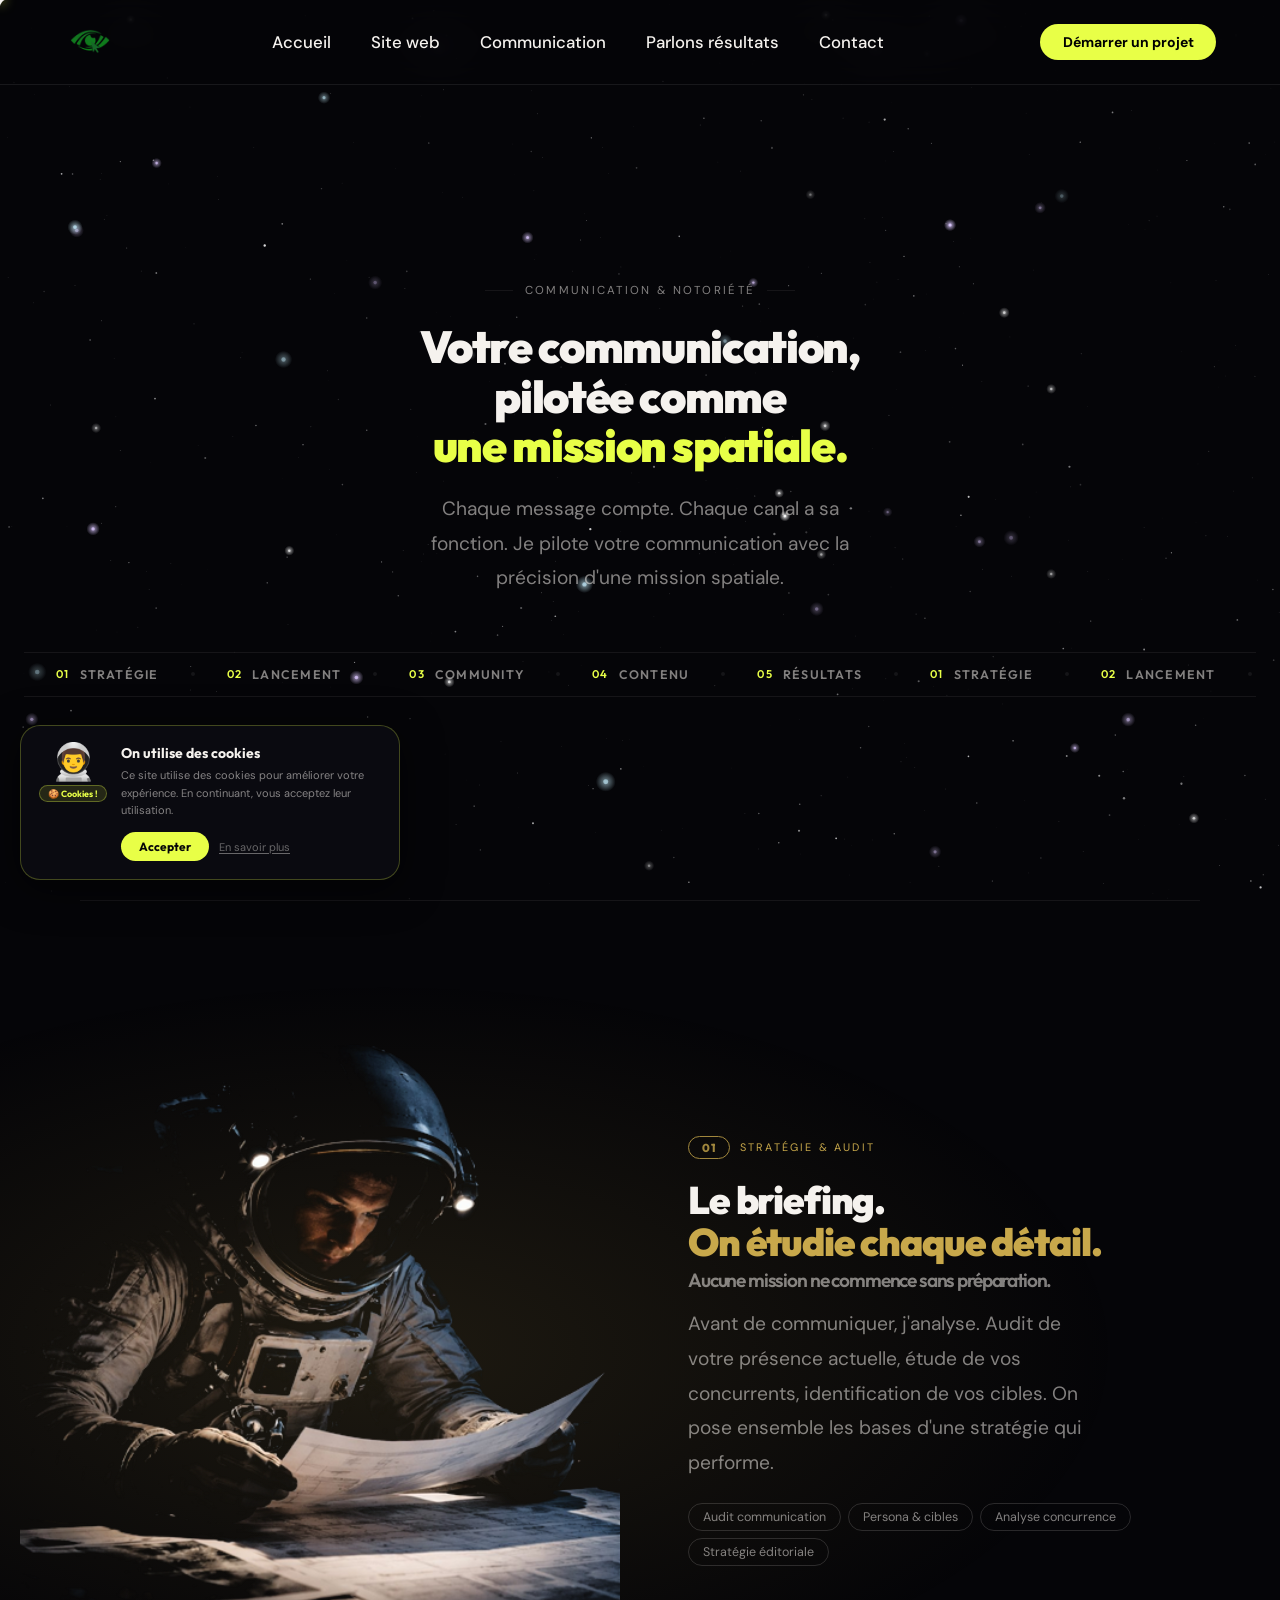
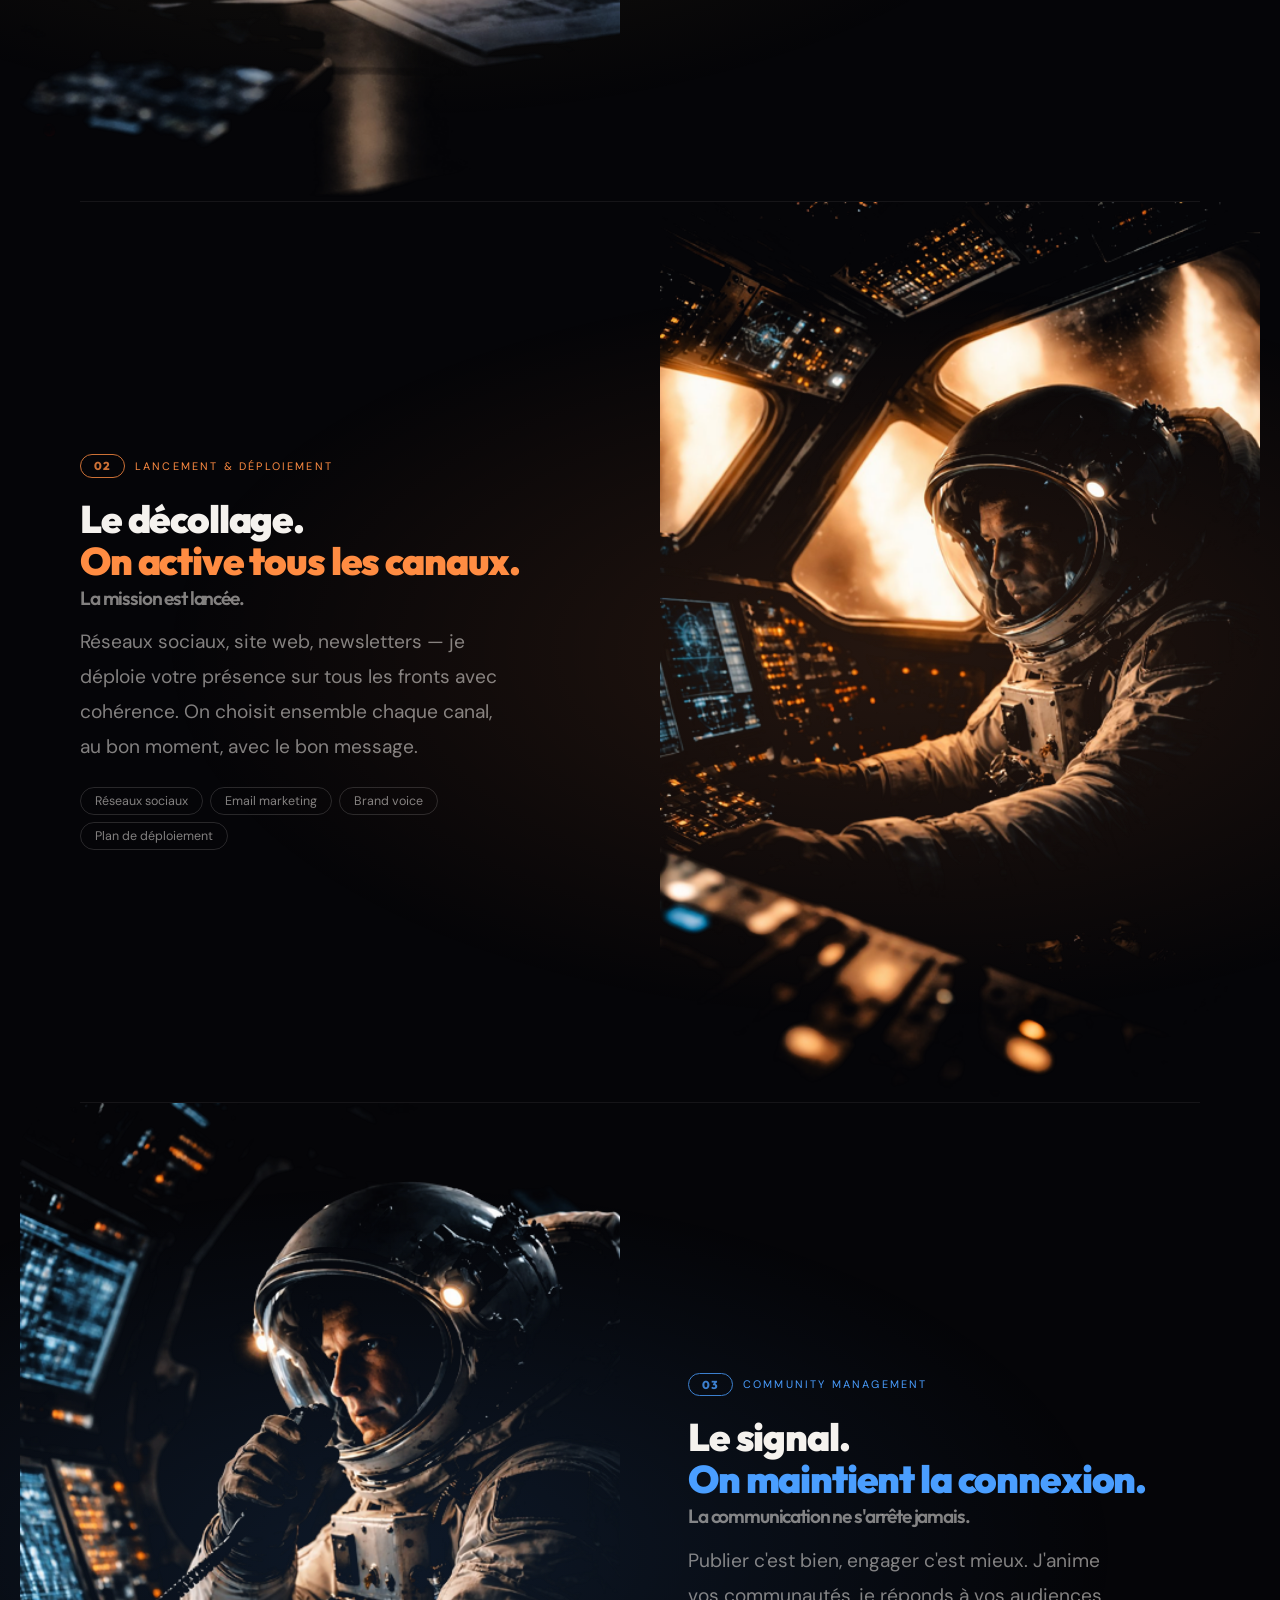
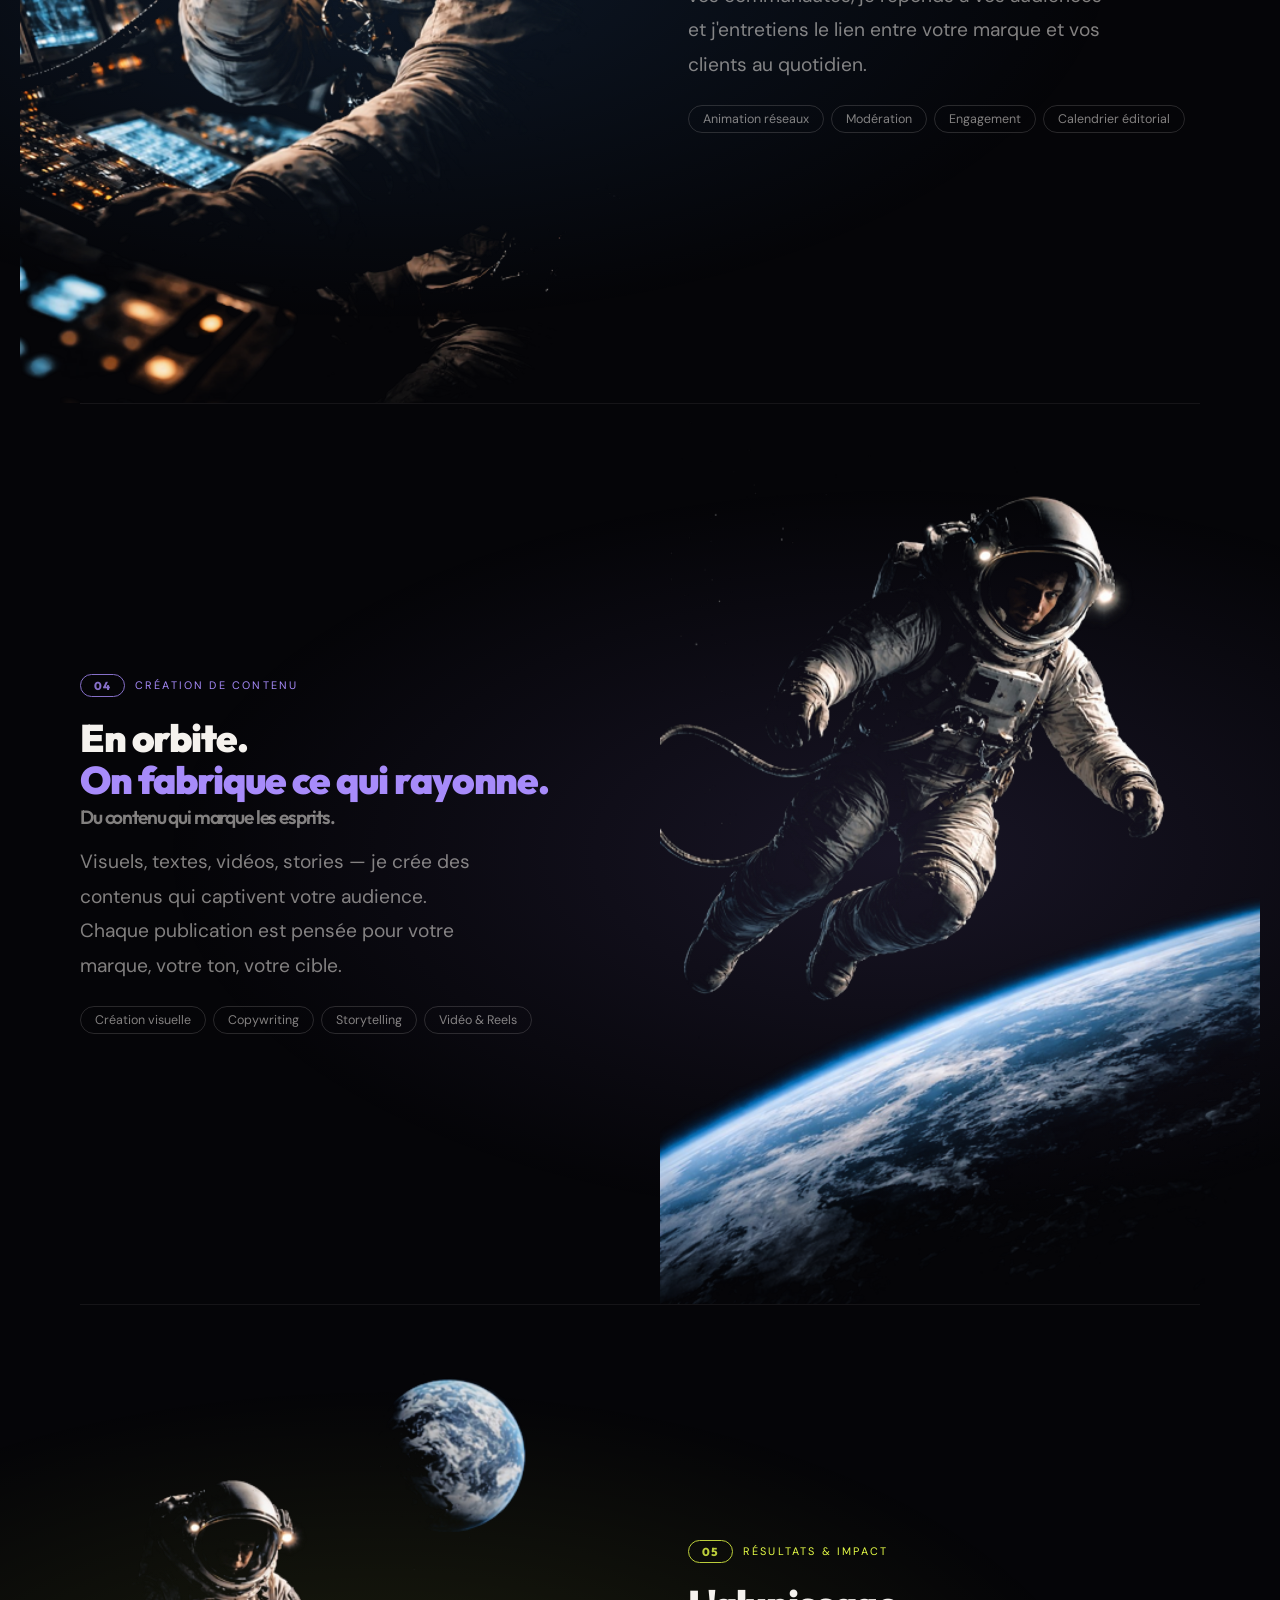
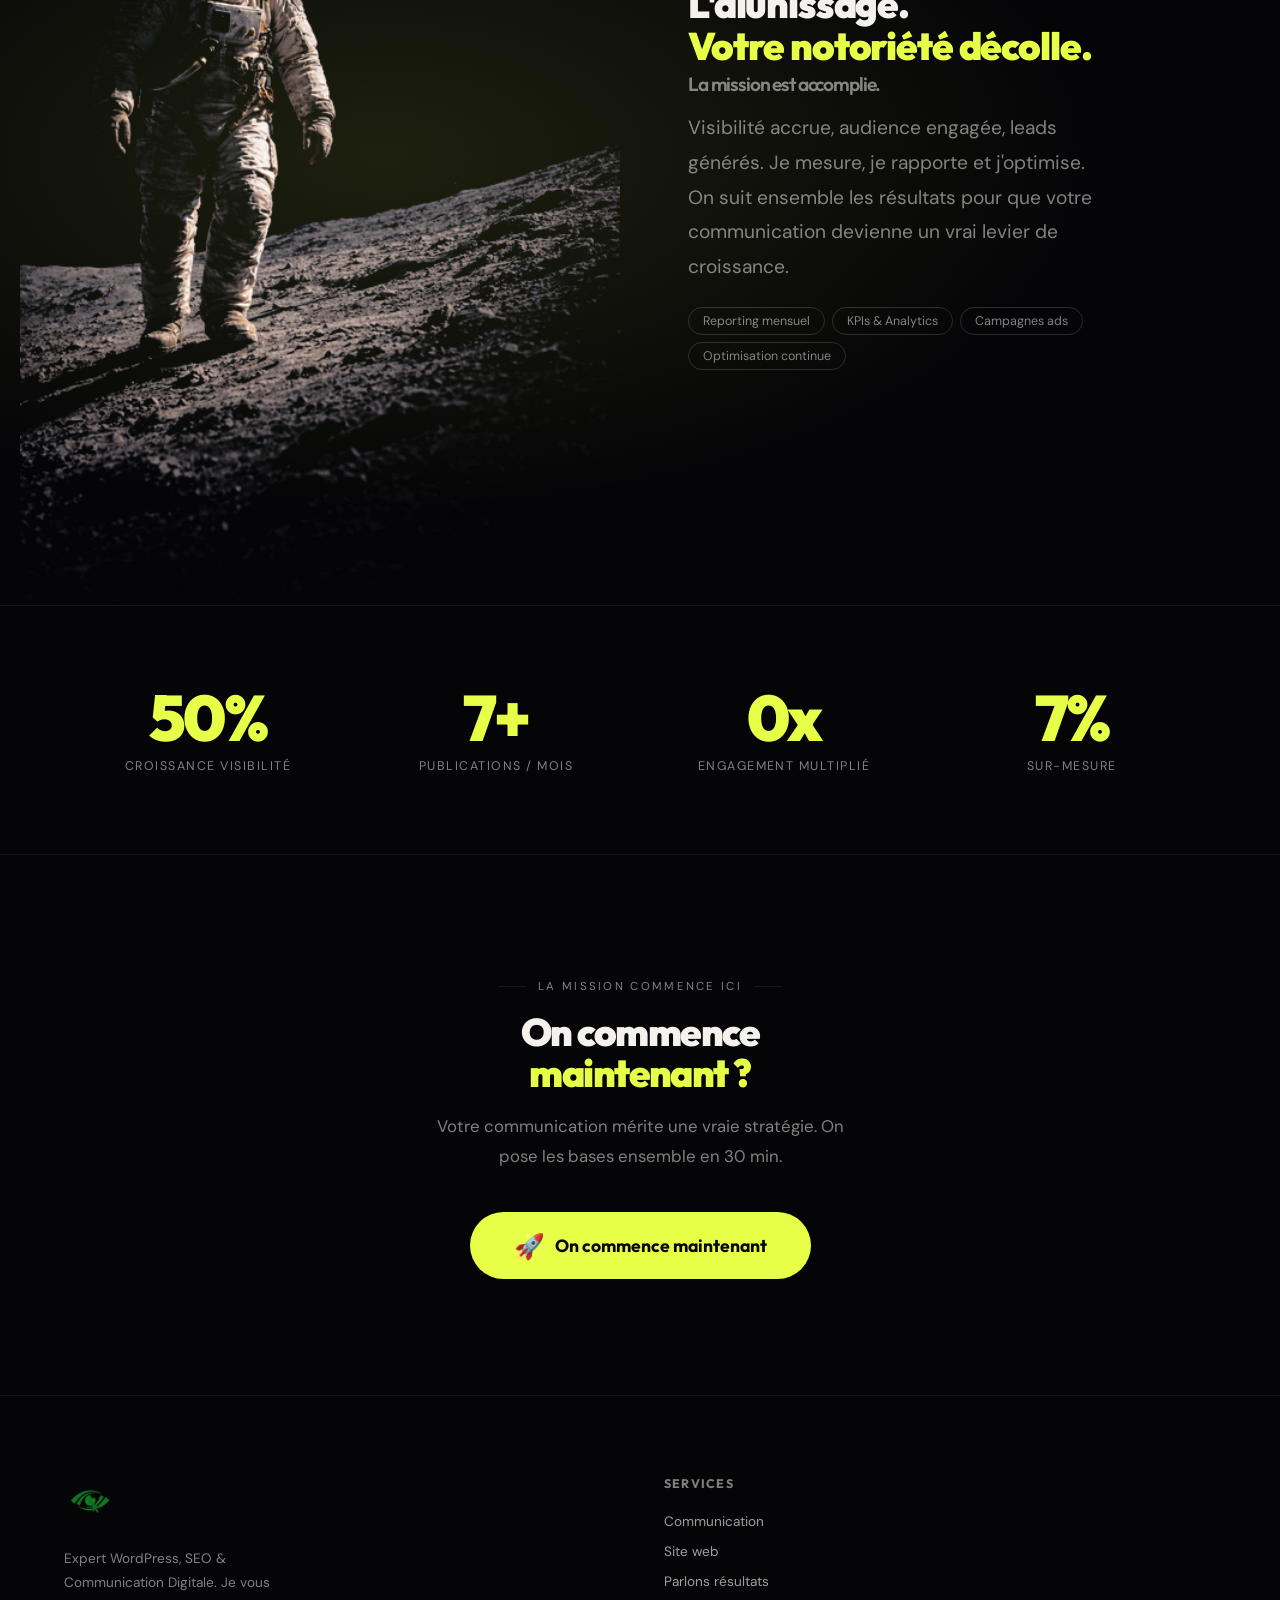
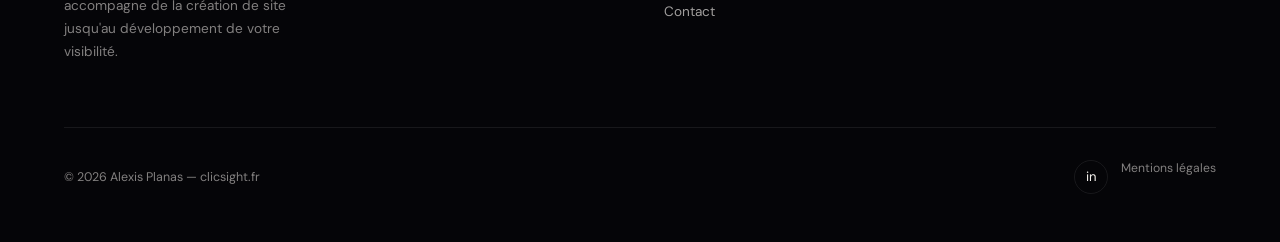
==== communication/index.html @ 014fc2a1 "feat: URLs propres sans extension html" ====
<!DOCTYPE html>
<html lang="fr">
<head>
  <meta charset="UTF-8">
  <meta http-equiv="X-UA-Compatible" content="IE=edge">
  <link rel="preconnect" href="https://fonts.googleapis.com">
  <link rel="preconnect" href="https://fonts.gstatic.com" crossorigin>
<meta name="viewport" content="width=device-width, initial-scale=1.0">
  <title>Communication — Clicsight</title>
  <link href="https://fonts.googleapis.com/css2?family=Outfit:wght@300;400;500;600;700;800&family=DM+Sans:wght@300;400;500&display=swap" rel="stylesheet">
  <style>
    :root{--bg:#050508;--white:#f5f2ee;--accent:#e8ff47;--text:#f5f2ee;--muted:rgba(245,242,238,0.52);--line:rgba(245,242,238,0.07);--border:rgba(255,255,255,.08);--glass:rgba(255,255,255,.04);}
    *,*::before,*::after{box-sizing:border-box;margin:0;padding:0;}
    html{}
    body{background:var(--bg);color:var(--text);font-family:'DM Sans',sans-serif;overflow-x:hidden;cursor:none;}
    #cur{
      position:fixed;pointer-events:none;z-index:9999;
      transform:translate(-50%,-50%);
      font-size:18px;line-height:1;
      transition:transform .15s, font-size .2s;
      user-select:none;
      filter:drop-shadow(0 0 6px rgba(232,255,71,.8));
    }
    #cur-r{display:none}
    #stars{position:fixed;inset:0;z-index:0;pointer-events:none;}

    /* NAV */
    nav{
      position:fixed;top:0;left:0;right:0;z-index:200;
      padding:1rem 4rem;
      display:flex;align-items:center;justify-content:space-between;
      backdrop-filter:blur(20px);
      background:rgba(5,5,8,.65);
      border-bottom:1px solid var(--border);
      transition:background .4s;
    }
    .nav-logo{
      font-family:'Outfit',sans-serif;font-weight:800;font-size:1.1rem;
      text-decoration:none;color:var(--white);letter-spacing:-.02em;
    }
    .nav-logo span{color:var(--accent)}
    .nav-links{display:flex;gap:2.5rem;list-style:none}
    .nav-links a{
      color:var(--white);text-decoration:none;
      font-size:.875rem;font-weight:500;
      transition:color .2s;
    }
    .nav-links a:hover{color:var(--white)}
    .nav-cta{
      background:var(--accent);color:#000;
      padding:.55rem 1.4rem;border-radius:100px;
      font-weight:700;font-size:.875rem;
      text-decoration:none;
      transition:transform .2s,box-shadow .2s;
    }
    .nav-cta:hover{transform:scale(1.04);box-shadow:0 0 28px rgba(232,255,71,.4)}
    #burger{
      display:none;
      background:none;border:none;
      color:var(--white);font-size:1.5rem;
      cursor:none;padding:.3rem;
      line-height:1;
    }
    #mobile-menu{
      display:none;
      position:fixed;top:0;left:0;right:0;bottom:0;
      background:rgba(5,5,8,.97);
      backdrop-filter:blur(20px);
      z-index:190;
      flex-direction:column;
      align-items:center;justify-content:center;
      gap:2rem;
    }
    #mobile-menu.open{display:flex}
    #mobile-menu a{
      font-family:'Outfit',sans-serif;
      font-size:1.8rem;font-weight:700;
      color:var(--white);text-decoration:none;
      letter-spacing:-.02em;
      transition:color .2s;
    }
    #mobile-menu a:hover{color:var(--accent)}
    #mobile-menu .close-btn{
      position:absolute;top:1.5rem;right:1.5rem;
      background:none;border:none;
      color:var(--white);font-size:1.8rem;
      cursor:none;
    }

    /* HERO */
    .hero{position:relative;z-index:1;min-height:100vh;display:flex;flex-direction:column;align-items:center;justify-content:center;text-align:center;padding:80px 24px 0;}
    .hero-ey{display:inline-flex;align-items:center;gap:12px;font-size:.72rem;letter-spacing:.2em;text-transform:uppercase;color:var(--muted);margin-bottom:24px;opacity:0;animation:up .7s .2s forwards;}
    .hero-ey i{display:block;width:28px;height:1px;background:var(--line);}
    .hero h1{font-family:'Outfit',sans-serif;font-size:clamp(1.9rem,4vw,2.8rem);font-weight:900;line-height:1.05;letter-spacing:-.04em;margin-bottom:22px;opacity:0;animation:up .7s .35s forwards;}
    .hero h1 em{font-style:normal;color:var(--accent);}
    .hero-sub{max-width:460px;font-size:.96rem;line-height:1.8;color:var(--muted);margin-bottom:56px;opacity:0;animation:up .7s .5s forwards;}

    /* TICKER */
    .ticker-wrap{position:relative;width:100%;overflow:hidden;border-top:1px solid var(--line);border-bottom:1px solid var(--line);padding:14px 0;opacity:0;animation:up .7s .65s forwards;}
    .ticker-track{display:flex;align-items:center;width:max-content;animation:ticker 45s linear infinite;}
    .ticker-item{display:flex;align-items:center;gap:10px;padding:0 32px;white-space:nowrap;font-family:'Outfit',sans-serif;font-size:.78rem;font-weight:600;letter-spacing:.1em;text-transform:uppercase;color:var(--muted);}
    .ticker-item .tn{color:var(--accent);font-size:.7rem;}
    .ticker-dot{width:4px;height:4px;border-radius:50%;background:var(--line);flex-shrink:0;}
    @keyframes ticker{0%{transform:translateX(0);}100%{transform:translateX(-50%);}}

    /* PHASES */
    .ph1{--c:#c8a84b;--g:rgba(200,168,75,.13);}
    .ph2{--c:#ff8c42;--g:rgba(255,140,66,.13);}
    .ph3{--c:#4a9eff;--g:rgba(74,158,255,.13);}
    .ph4{--c:#a78bfa;--g:rgba(167,139,250,.12);}
    .ph5{--c:#e8ff47;--g:rgba(232,255,71,.11);}

    .phase{position:relative;z-index:1;min-height:100vh;display:grid;grid-template-columns:1fr 1fr;align-items:center;}
    .phase::before{content:'';position:absolute;inset:0;pointer-events:none;z-index:0;background:radial-gradient(ellipse at 70% 50%,var(--g) 0%,transparent 58%);}
    .phase:nth-of-type(even)::before{background:radial-gradient(ellipse at 30% 50%,var(--g) 0%,transparent 58%);}

    .ph-txt{position:relative;z-index:2;padding:80px 48px 80px 80px;}
    .phase:nth-of-type(even) .ph-txt{order:2;padding:80px 80px 80px 48px;}

    .ph-badge{display:inline-flex;align-items:center;gap:10px;margin-bottom:20px;opacity:0;transform:translateY(20px);transition:opacity .6s,transform .6s;}
    .ph-badge .n{font-family:'Outfit',sans-serif;font-size:.72rem;font-weight:800;letter-spacing:.1em;color:var(--c);border:1px solid var(--c);border-radius:100px;padding:.2rem .8rem;opacity:.8;}
    .ph-badge .cat{font-size:.68rem;letter-spacing:.2em;text-transform:uppercase;color:var(--c);}
    .ph-h2{font-family:'Outfit',sans-serif;font-size:clamp(2rem,3.5vw,3.5rem);font-weight:900;line-height:1;letter-spacing:-.035em;margin-bottom:16px;opacity:0;transform:translateY(20px);transition:opacity .6s .08s,transform .6s .08s;}
    .ph-h2 .l1{display:block;color:var(--text);}
    .ph-h2 .l2{display:block;color:var(--c);}
    .ph-h2 .l3{display:block;font-size:.5em;font-weight:600;color:var(--muted);margin-top:6px;}
    .ph-p{font-size:.93rem;line-height:1.82;color:var(--muted);max-width:420px;margin-bottom:22px;opacity:0;transform:translateY(20px);transition:opacity .6s .16s,transform .6s .16s;}
    .ph-tags{display:flex;flex-wrap:wrap;gap:7px;opacity:0;transform:translateY(20px);transition:opacity .6s .24s,transform .6s .24s;}
    .ph-tag{padding:5px 14px;border-radius:100px;border:1px solid rgba(245,242,238,.15);color:var(--muted);font-size:.75rem;}

    .phase.vis .ph-badge,.phase.vis .ph-h2,.phase.vis .ph-p,.phase.vis .ph-tags{opacity:1;transform:none;}

    .ph-img{position:relative;z-index:2;display:flex;align-items:center;justify-content:center;overflow:visible;opacity:0;transform:translateX(40px);transition:opacity 1s .1s,transform 1s .1s;}
    .phase:nth-of-type(even) .ph-img{order:1;transform:translateX(-40px);}
    .phase.vis .ph-img{opacity:1;transform:none;}
    .ph-img img{width:110%;max-width:600px;height:auto;display:block;filter:none;}
    .phase.vis .ph-img img{animation:imgPulse 4s ease-in-out infinite;}
    .ph1.vis .ph-img img{animation-delay:0s;}
    .ph2.vis .ph-img img{animation-delay:.8s;}
    .ph3.vis .ph-img img{animation-delay:1.6s;}
    .ph4.vis .ph-img img{animation-delay:.4s;}
    .ph5.vis .ph-img img{animation-delay:1.2s;}
    @keyframes imgPulse{0%,100%{filter:drop-shadow(0 0 20px rgba(255,255,255,.08));transform:scale(1);}50%{filter:drop-shadow(0 0 60px rgba(255,255,255,.18));transform:scale(1.03);}}

    hr.div{position:relative;z-index:1;border:none;border-top:1px solid var(--line);margin:0 80px;}

    /* FINALE */
    .finale{position:relative;z-index:1;min-height:60vh;display:flex;flex-direction:column;align-items:center;justify-content:center;text-align:center;padding:60px 24px;}
    .fn-content{position:relative;z-index:2;opacity:0;transform:translateY(24px);transition:opacity .8s,transform .8s;}
    .fn-content.show{opacity:1;transform:none;}
    .fn-ey{font-size:.72rem;letter-spacing:.2em;text-transform:uppercase;color:var(--muted);margin-bottom:18px;display:inline-flex;align-items:center;gap:12px;}
    .fn-ey i{display:block;width:28px;height:1px;background:var(--line);}
    .fn-h2{font-family:'Outfit',sans-serif;font-size:clamp(1.8rem,3vw,2.4rem);font-weight:900;line-height:1.05;letter-spacing:-.04em;margin-bottom:18px;}
    .fn-h2 span{color:var(--accent);}
    .fn-sub{max-width:420px;margin:0 auto 40px;font-size:.95rem;line-height:1.8;color:var(--muted);}
    .fn-btn{display:inline-flex;align-items:center;gap:10px;background:var(--accent);color:#050508;font-family:'Outfit',sans-serif;font-weight:700;font-size:1rem;padding:16px 36px;border-radius:100px;border:none;cursor:none;transition:transform .2s,box-shadow .2s;position:relative;overflow:visible;}
    .fn-btn:hover{transform:translateY(-3px);box-shadow:0 10px 40px rgba(232,255,71,.4);}
    .fn-btn .rocket{display:inline-block;font-size:1.4em;transition:none;}
    .fn-btn.launch .rocket{animation:rocketFly 1.8s cubic-bezier(.4,0,.6,1) forwards;}
    @keyframes rocketFly{0%{transform:translate(0,0) rotate(0deg) scale(1);opacity:1;}15%{transform:translate(10px,-20px) rotate(15deg) scale(1.2);opacity:1;}100%{transform:translate(110vw,-80px) rotate(20deg) scale(1.8);opacity:0;}}
    .fn-btn .rocket{position:relative;z-index:9998;}
    .fn-btn .btn-txt{transition:opacity .3s .1s;}
    .fn-btn.launch .btn-txt{opacity:.7;}
    .particle{position:fixed;pointer-events:none;z-index:9998;font-size:1rem;animation:particleFly 1s ease-out forwards;}
    @keyframes particleFly{0%{opacity:1;transform:translate(0,0) scale(1);}100%{opacity:0;transform:translate(var(--tx),var(--ty)) scale(0);}}

    /* FOOTER */
    footer{position:relative;z-index:1;border-top:1px solid var(--border);padding:5rem 0 3rem}
    .container{max-width:1280px;margin:0 auto;padding:0 4rem}
    .footer-grid{display:grid;grid-template-columns:2fr 1fr 1fr 1fr;gap:4rem}
    .footer-logo{font-family:'Outfit',sans-serif;font-weight:800;font-size:1.2rem;letter-spacing:-.02em}
    .footer-logo span{color:var(--accent)}
    .footer-brand p{margin-top:.9rem;font-size:.85rem;color:var(--muted);line-height:1.7;max-width:260px}
    .footer-col h4{
      font-family:'Outfit',sans-serif;font-weight:700;font-size:.78rem;
      letter-spacing:.1em;text-transform:uppercase;
      color:var(--muted);margin-bottom:1.2rem;
    }
    .footer-col ul{list-style:none}
    .footer-col li{margin-bottom:.55rem}
    .footer-col a{color:var(--white);text-decoration:none;font-size:.85rem;opacity:.65;transition:opacity .2s,color .2s}
    .footer-col a:hover{opacity:1;color:var(--accent)}
    .footer-bottom{
      margin-top:4rem;padding-top:2rem;
      border-top:1px solid var(--border);
      display:flex;justify-content:space-between;align-items:center;
      font-size:.78rem;color:var(--muted);
    }
    .socials{display:flex;gap:.8rem}
    .social{
      width:34px;height:34px;border:1px solid var(--border);
      border-radius:50%;display:flex;align-items:center;justify-content:center;
      font-size:.82rem;color:var(--white);text-decoration:none;
      transition:border-color .2s,background .2s,color .2s;
    }
    .social:hover{border-color:var(--accent);background:rgba(232,255,71,.1);color:var(--accent)}


    .radio-wrap{position:relative;overflow:hidden;}
    .radio-waves{position:absolute;inset:0;pointer-events:none;overflow:hidden;}
    .wave{position:absolute;top:50%;left:50%;transform:translate(-50%,-50%);border-radius:50%;border:1.5px solid rgba(74,158,255,.3);animation:waveExpand 3s ease-out infinite;}
    .wave:nth-child(1){animation-delay:0s;}
    .wave:nth-child(2){animation-delay:1s;}
    .wave:nth-child(3){animation-delay:2s;}
    @keyframes waveExpand{0%{width:10%;height:10%;opacity:.8;}100%{width:150%;height:150%;opacity:0;}}
    .metrics{position:relative;z-index:1;padding:80px 80px;display:grid;grid-template-columns:repeat(4,1fr);gap:32px;border-top:1px solid var(--line);border-bottom:1px solid var(--line);}
    .metric{text-align:center;opacity:0;transform:translateY(20px);transition:opacity .6s,transform .6s;}
    .metric.vis{opacity:1;transform:none;}
    .metric:nth-child(2){transition-delay:.1s;}
    .metric:nth-child(3){transition-delay:.2s;}
    .metric:nth-child(4){transition-delay:.3s;}
    .metric-num{font-family:'Outfit',sans-serif;font-size:clamp(2.5rem,5vw,4rem);font-weight:900;color:var(--accent);letter-spacing:-.04em;line-height:1;}
    .metric-label{font-size:.78rem;color:var(--muted);text-transform:uppercase;letter-spacing:.12em;margin-top:8px;}
    @keyframes up{from{opacity:0;transform:translateY(16px);}to{opacity:1;transform:none;}}
    @keyframes blink{0%,100%{opacity:.3}50%{opacity:1}}

    /* MOBILE */
    @media(max-width:768px){
      nav{padding:.9rem 1.5rem}
      .nav-links,.nav-cta{display:none!important}
      #burger{display:flex;align-items:center;justify-content:center;}
      .ticker-item{padding:0 20px;font-size:.72rem;}
      .phase{grid-template-columns:1fr;min-height:auto;}
      .ph-txt{order:1 !important;padding:48px 20px 0 !important;}
      .phase:nth-of-type(even) .ph-txt{order:1 !important;padding:48px 20px 0 !important;}
      .ph-img{order:2 !important;padding:16px 20px 40px;transform:none !important;}
      .phase:nth-of-type(even) .ph-img{order:2 !important;transform:none !important;}
      .ph-img img{width:100%;max-width:100%;}
      hr.div{margin:0 20px;}
      .metrics{grid-template-columns:repeat(2,1fr);padding:48px 20px;}
      .hero{min-height:auto!important;padding-top:100px!important;padding-bottom:2rem!important;}
      footer{padding:3rem 1.5rem 2rem}
      .footer-grid{grid-template-columns:1fr;gap:1.5rem}
      .container{padding:0 1.5rem}
      .footer-bottom{flex-direction:column;gap:.5rem;text-align:center;}
    }
  </style>
</head>
<body>
<div id="cur">✦</div>
<canvas id="stars"></canvas>

<nav id="nav">
  <a class="nav-logo" href="/"><img src="[data-uri]" alt="Clicsight" style="height:52px;width:auto;vertical-align:middle;filter:brightness(1.1)" loading="lazy"></a>
  <ul class="nav-links">
    <li><a href="/">Accueil</a></li>
    <li><a href="/services">Site web</a></li>
    <li><a href="/communication">Communication</a></li>
    <li><a href="/resultats">Parlons résultats</a></li>
    <li><a href="/contact">Contact</a></li>
  </ul>
  <a class="nav-cta" href="/contact">Démarrer un projet</a>
  <!-- Burger mobile -->
  <button id="burger" onclick="toggleMenu()">☰</button>
</nav>
<div id="mobile-menu">
  <button class="close-btn" onclick="toggleMenu()">✕</button>
  <a href="/" onclick="toggleMenu()">Accueil</a>
  <a href="/services" onclick="toggleMenu()">Site web</a>
  <a href="/communication" onclick="toggleMenu()">Communication</a>
  <a href="/resultats" onclick="toggleMenu()">Parlons résultats</a>
  <a href="/contact" onclick="toggleMenu()">Contact</a>
  <a href="/contact" style="color:var(--accent)">Démarrer un projet →</a>
</div>

<!-- HERO -->
<section class="hero">
  <p class="hero-ey"><i></i>Communication & Notoriété<i></i></p>
  <h1>Votre communication,<br>pilotée comme<br><em>une mission spatiale.</em></h1>
  <p class="hero-sub">Chaque message compte. Chaque canal a sa fonction. Je pilote votre communication avec la précision d'une mission spatiale.</p>
  <div class="ticker-wrap">
    <div class="ticker-track" id="ticker"></div>
  </div>
</section>

<!-- SECTION 1 — STRATÉGIE -->
<hr class="div">
<section class="phase ph1">
  <div class="ph-txt">
    <div class="ph-badge"><span class="n">01</span><span class="cat">Stratégie & Audit</span></div>
    <h2 class="ph-h2">
      <span class="l1">Le briefing.</span>
      <span class="l2">On étudie chaque détail.</span>
      <span class="l3">Aucune mission ne commence sans préparation.</span>
    </h2>
    <p class="ph-p">Avant de communiquer, j'analyse. Audit de votre présence actuelle, étude de vos concurrents, identification de vos cibles. On pose ensemble les bases d'une stratégie qui performe.</p>
    <div class="ph-tags">
      <span class="ph-tag">Audit communication</span>
      <span class="ph-tag">Persona & cibles</span>
      <span class="ph-tag">Analyse concurrence</span>
      <span class="ph-tag">Stratégie éditoriale</span>
    </div>
  </div>
  <div class="ph-img"><img src="[data-uri]" alt="Briefing mission" loading="lazy"></div>
</section>

<!-- SECTION 2 — LANCEMENT -->
<hr class="div">
<section class="phase ph2">
  <div class="ph-txt">
    <div class="ph-badge"><span class="n">02</span><span class="cat">Lancement & Déploiement</span></div>
    <h2 class="ph-h2">
      <span class="l1">Le décollage.</span>
      <span class="l2">On active tous les canaux.</span>
      <span class="l3">La mission est lancée.</span>
    </h2>
    <p class="ph-p">Réseaux sociaux, site web, newsletters — je déploie votre présence sur tous les fronts avec cohérence. On choisit ensemble chaque canal, au bon moment, avec le bon message.</p>
    <div class="ph-tags">
      <span class="ph-tag">Réseaux sociaux</span>
      <span class="ph-tag">Email marketing</span>
      <span class="ph-tag">Brand voice</span>
      <span class="ph-tag">Plan de déploiement</span>
    </div>
  </div>
  <div class="ph-img"><img src="[data-uri]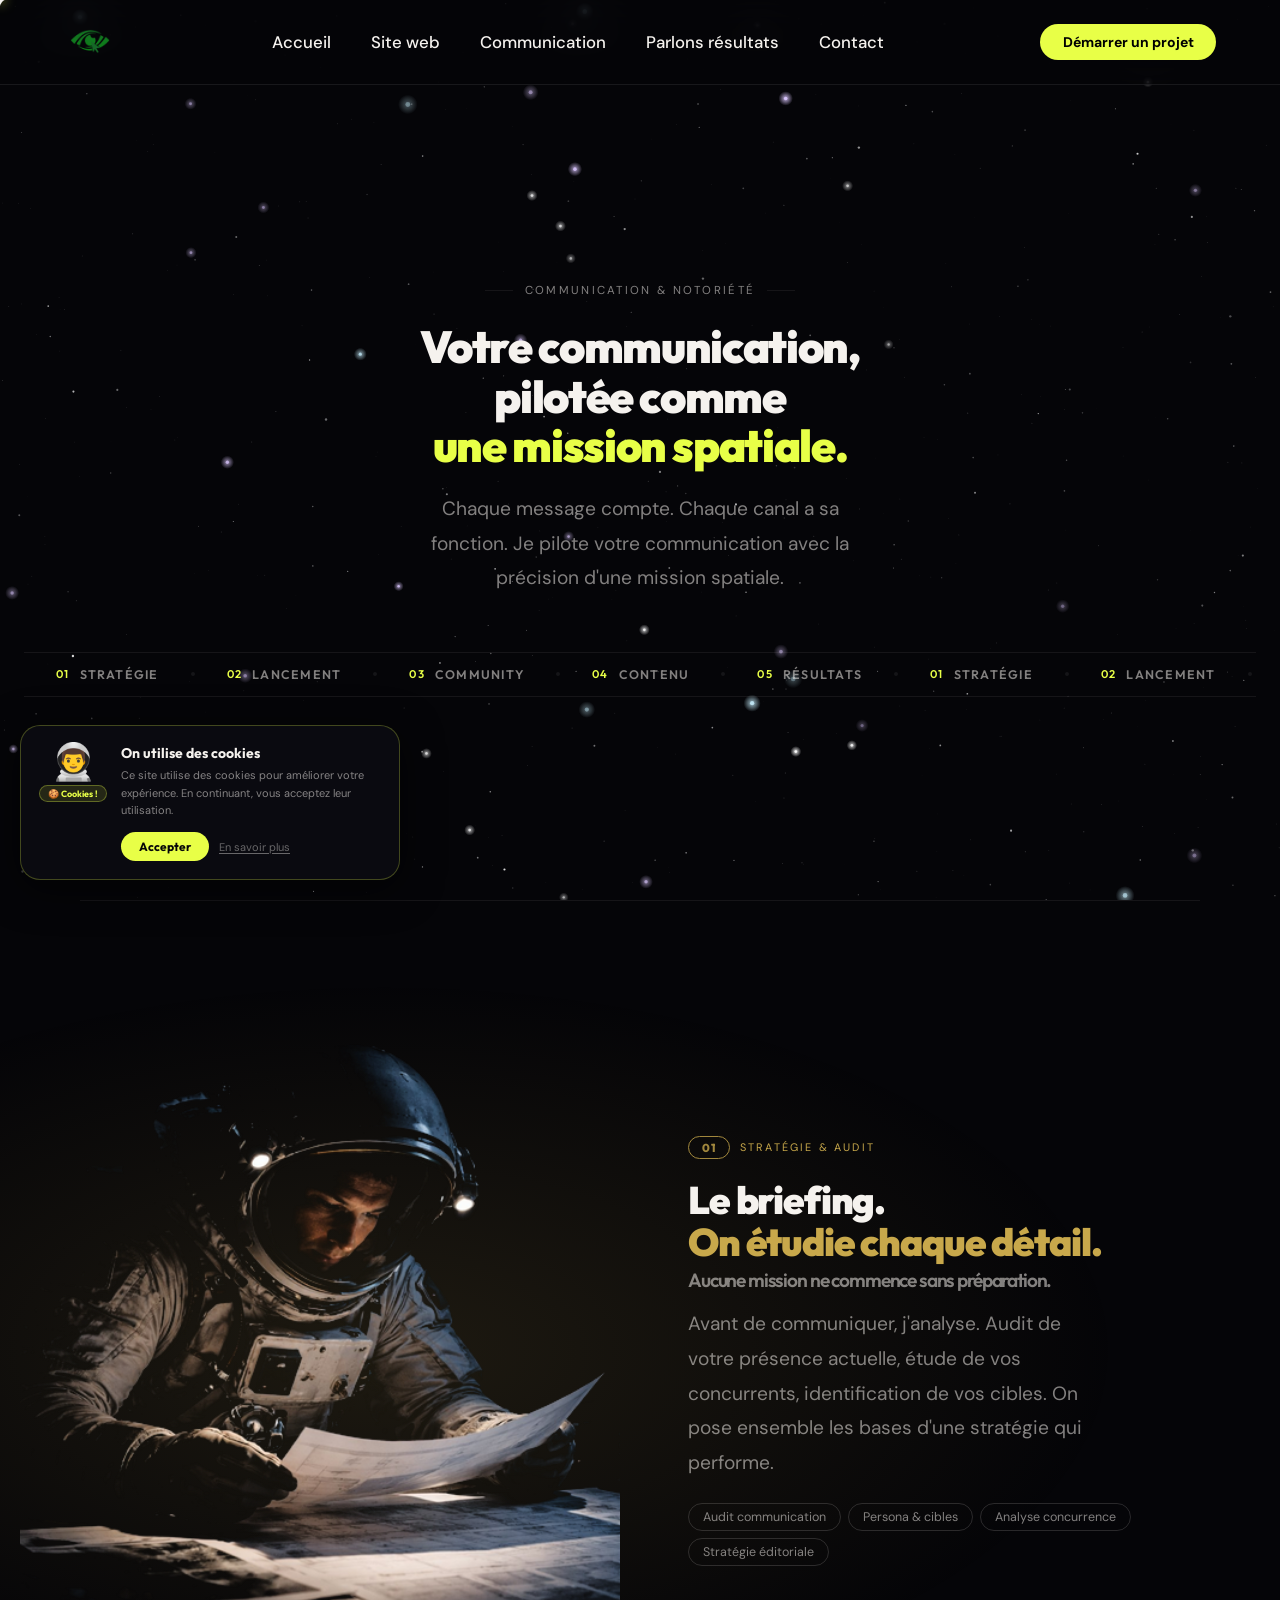
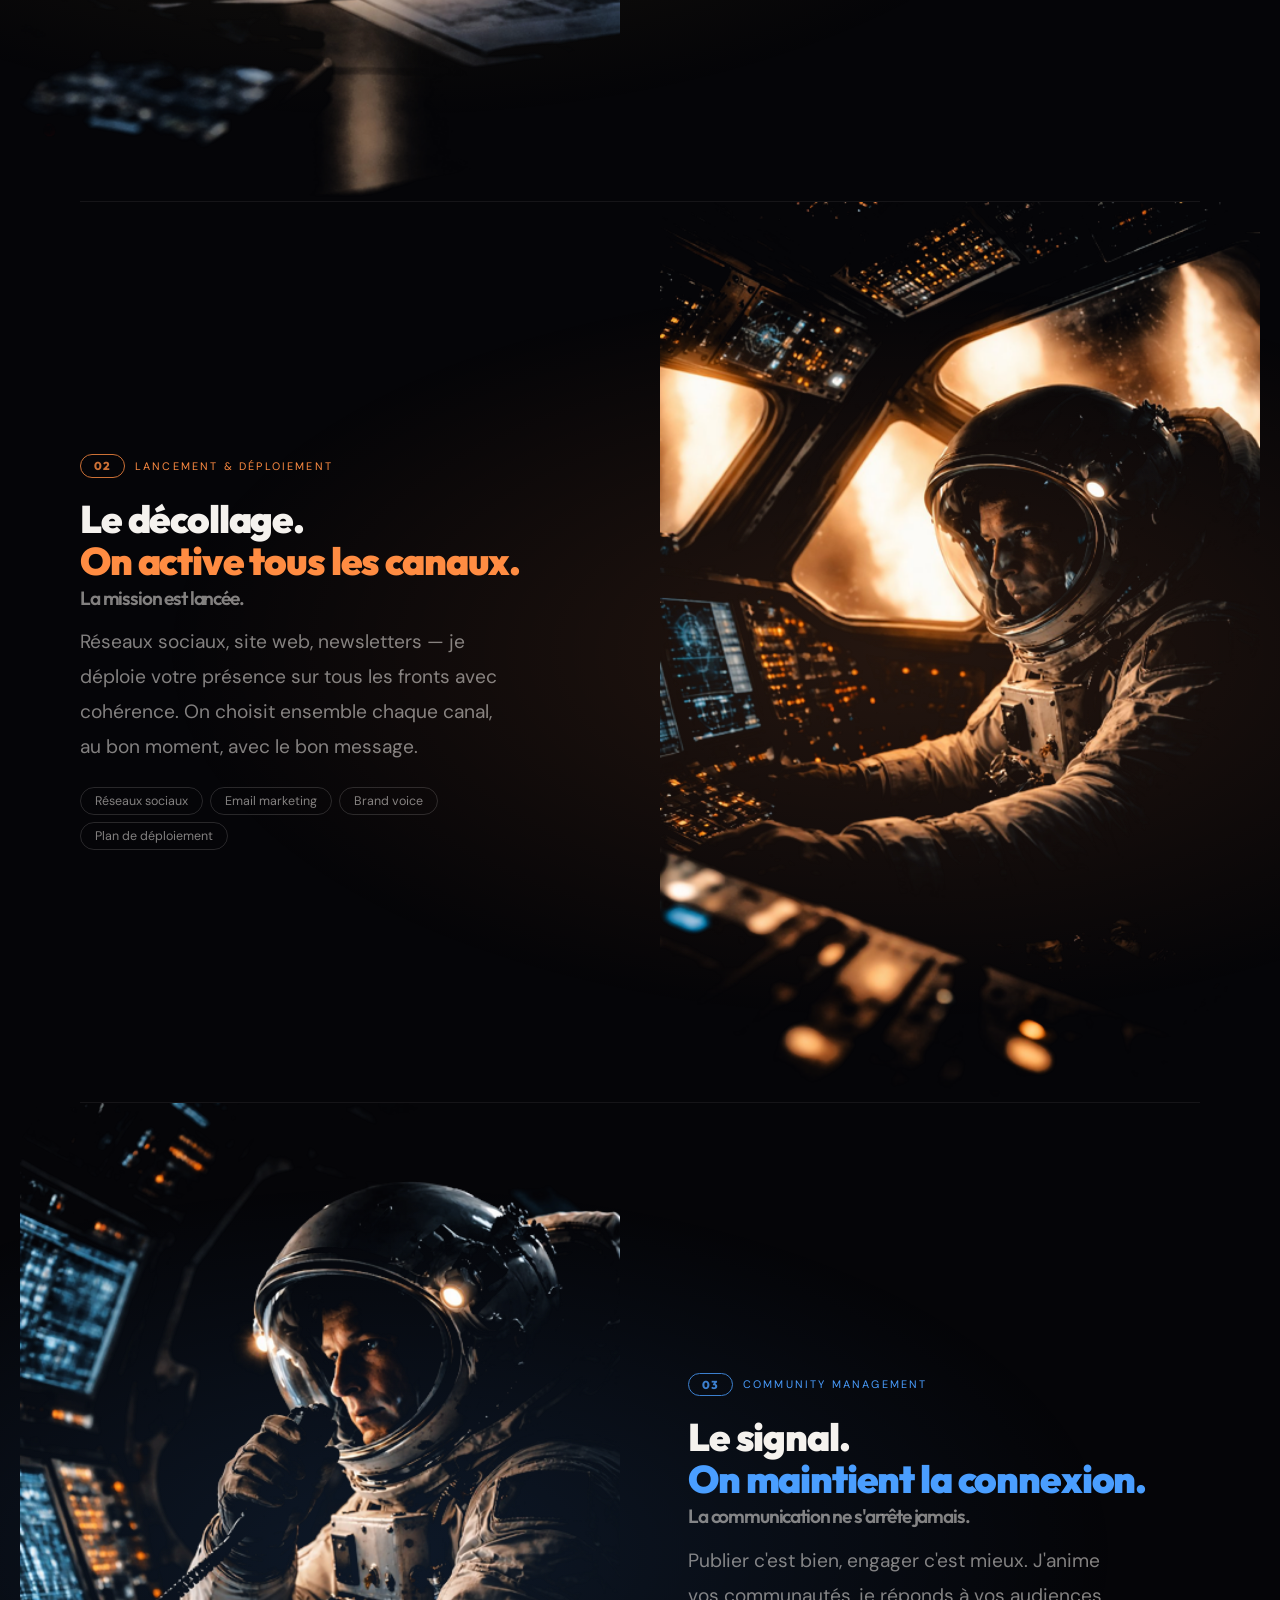
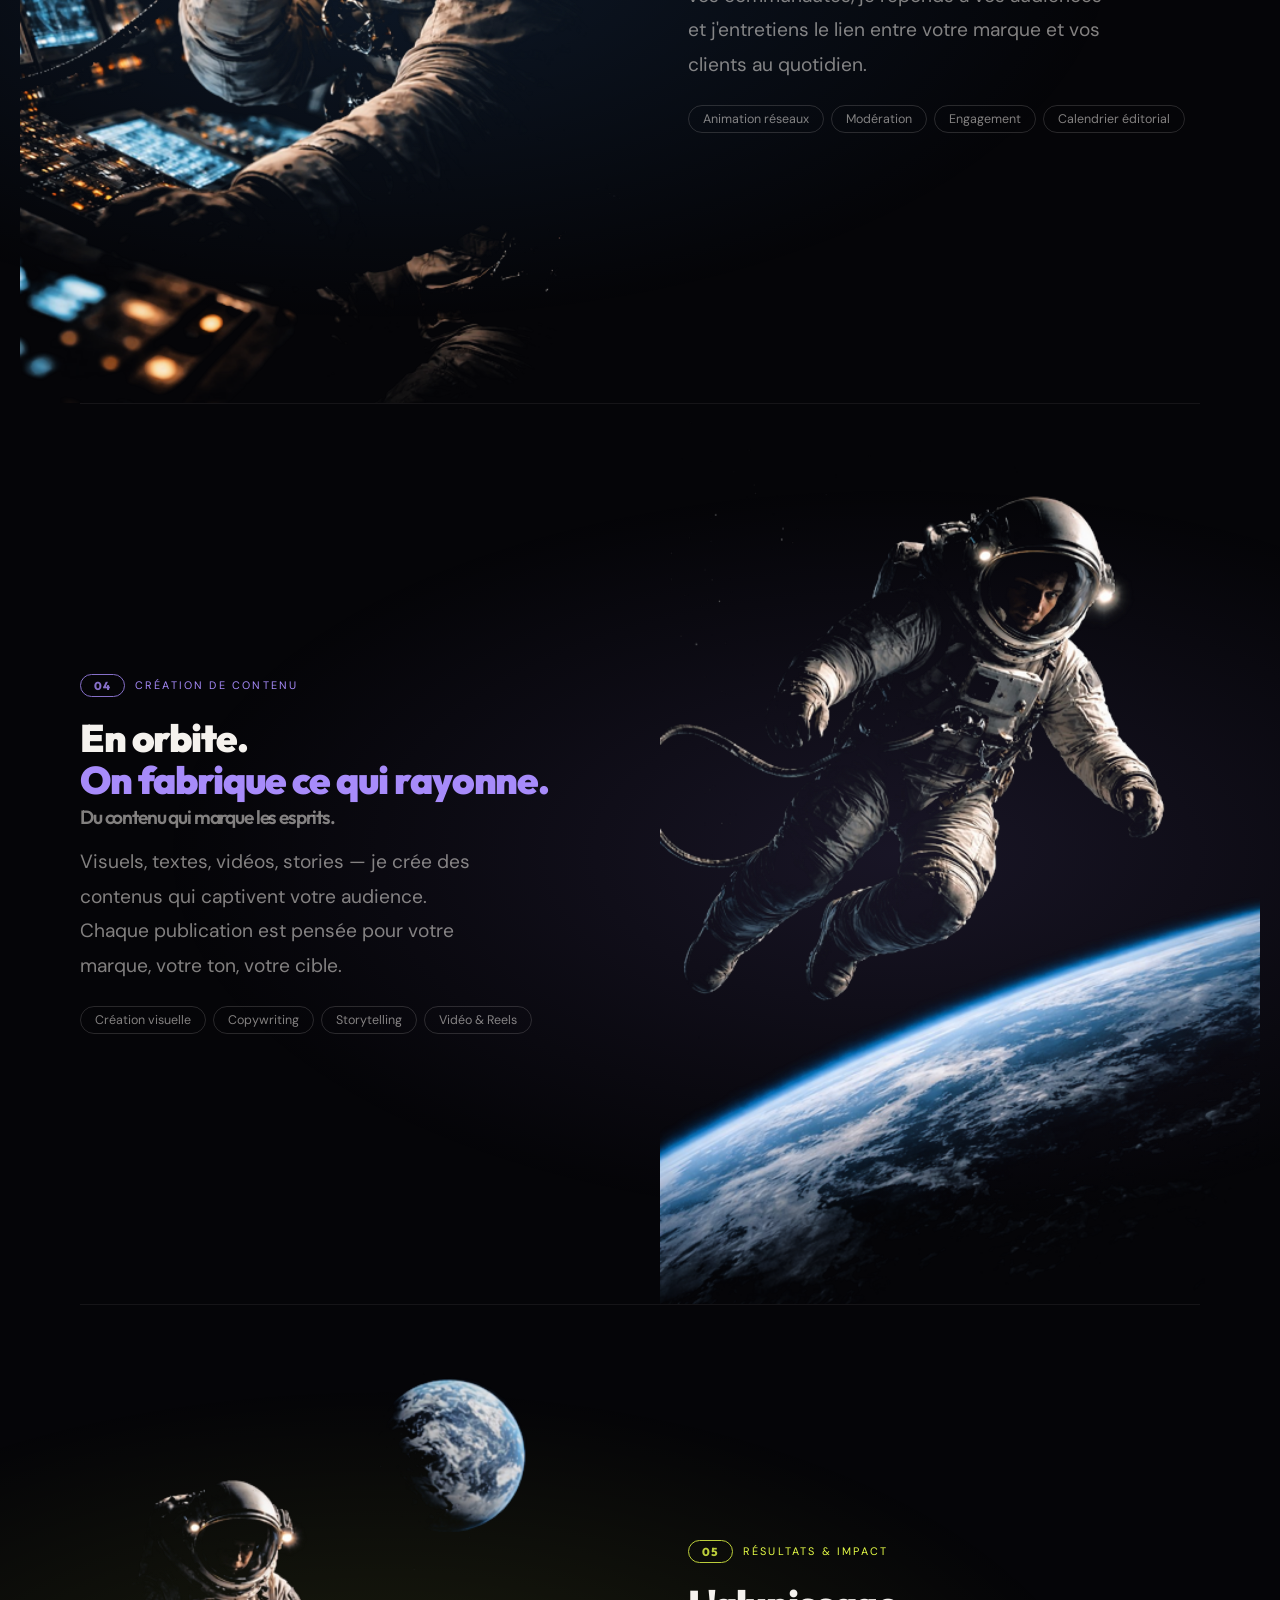
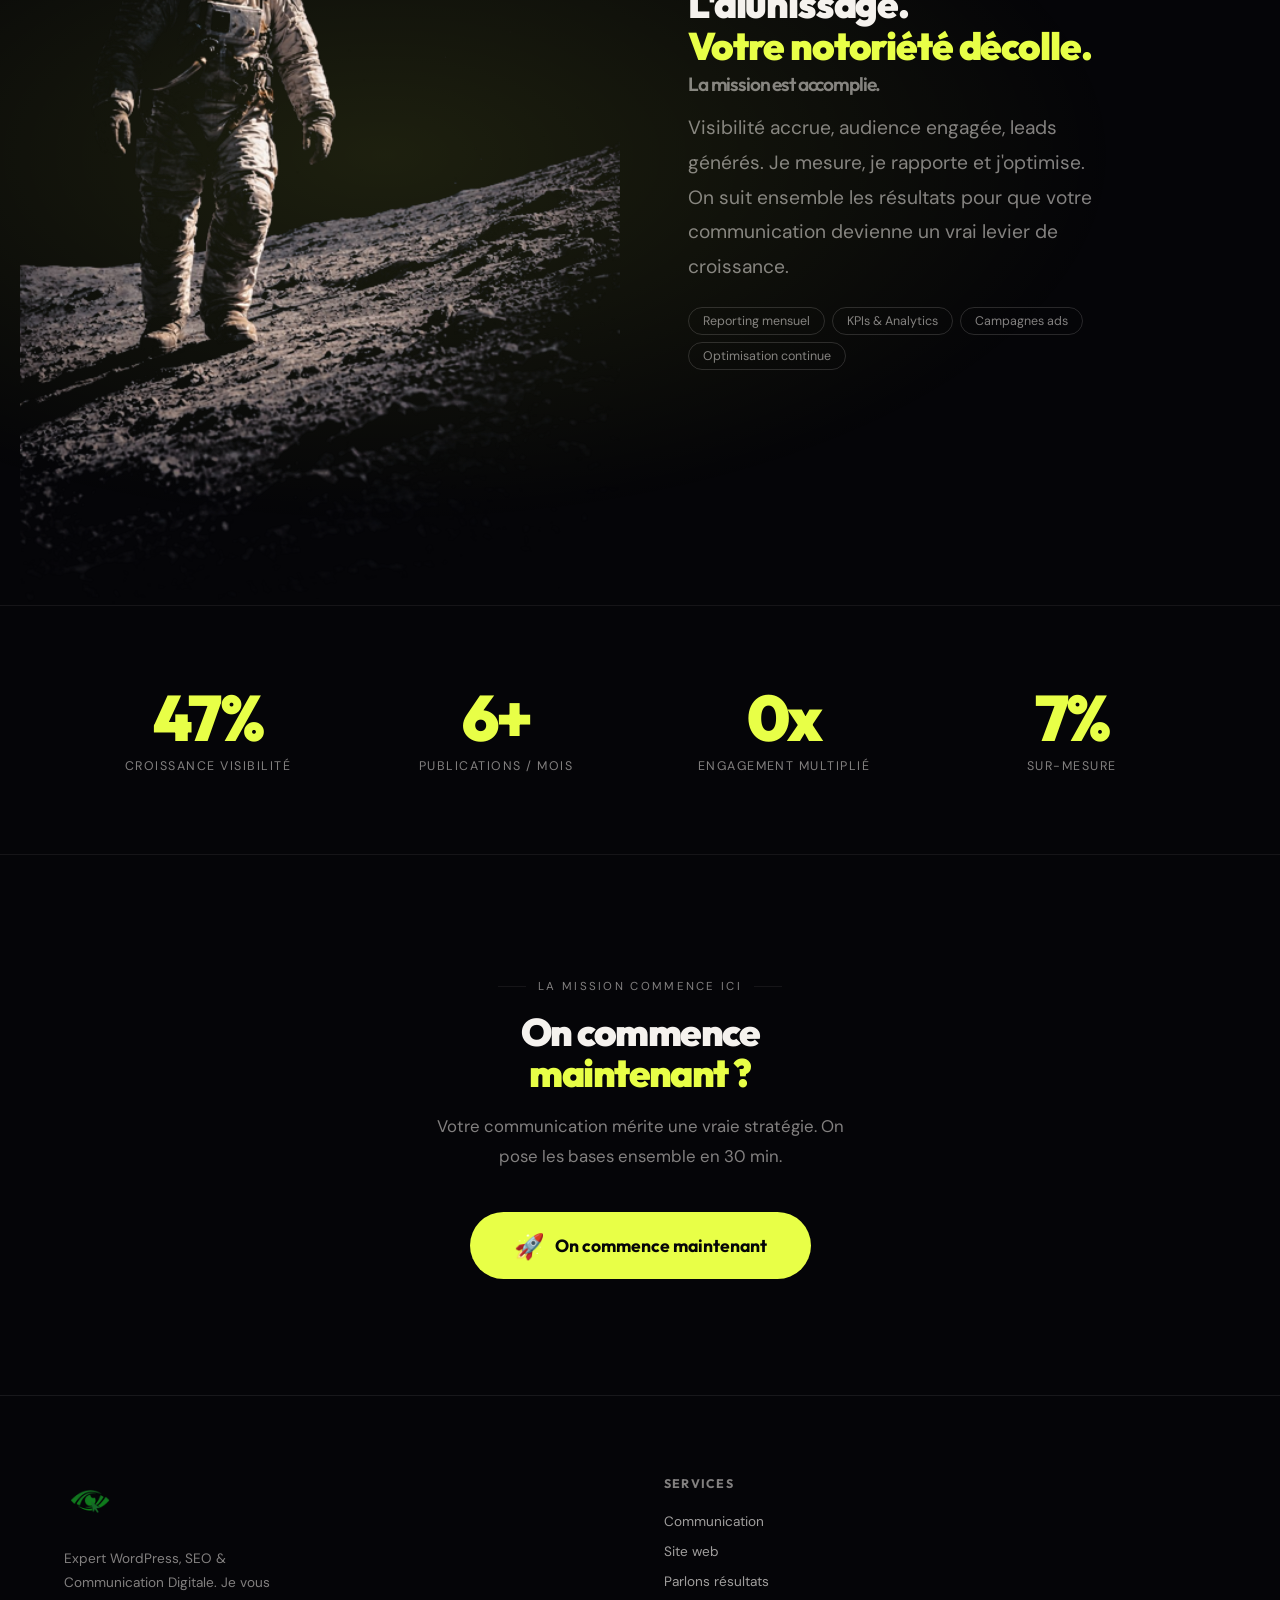
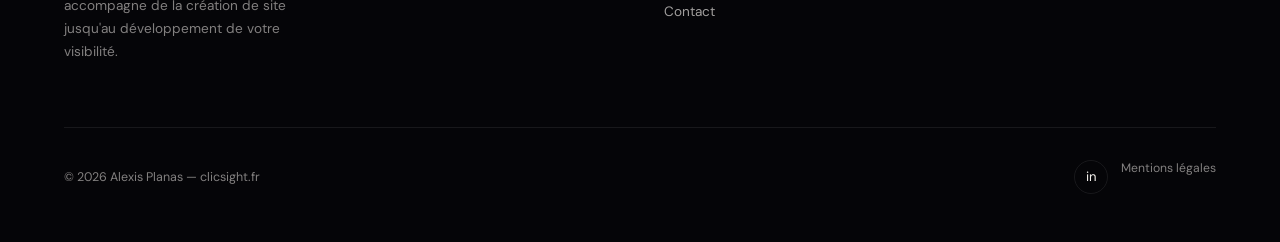
